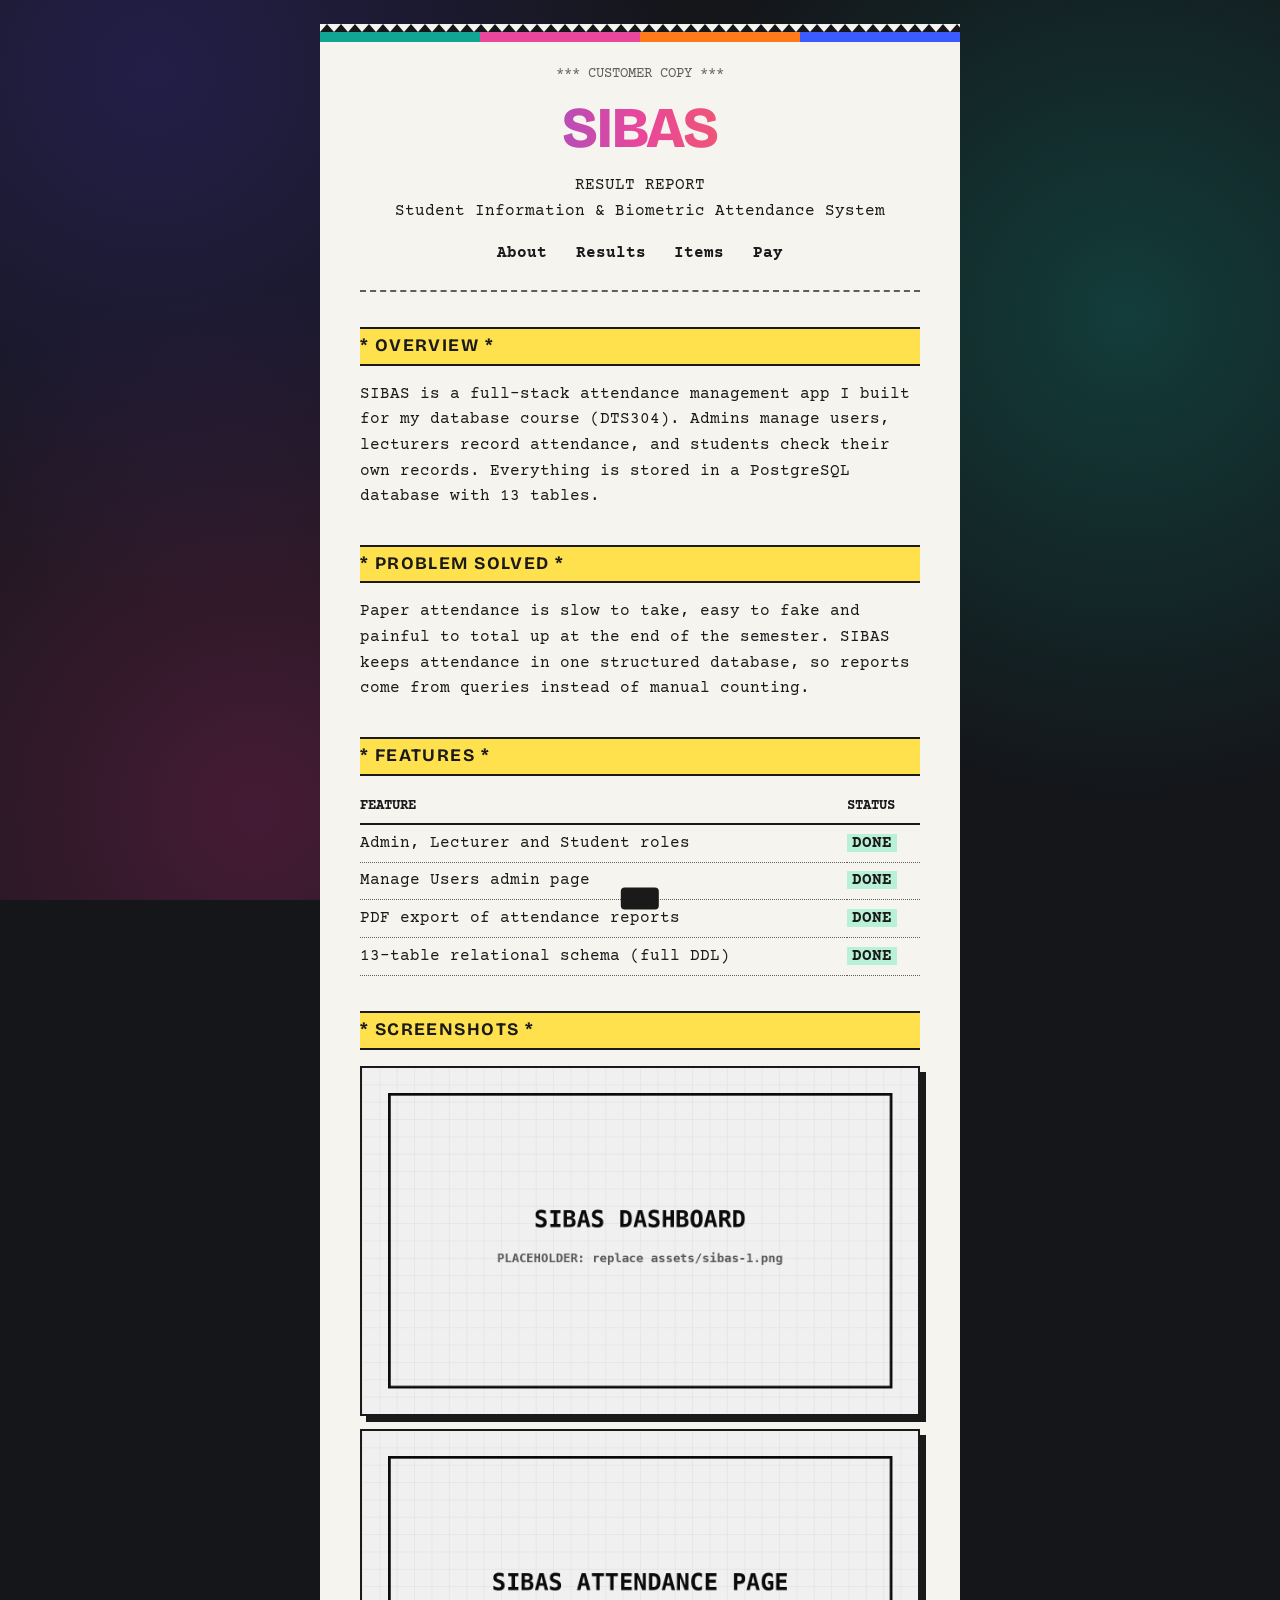
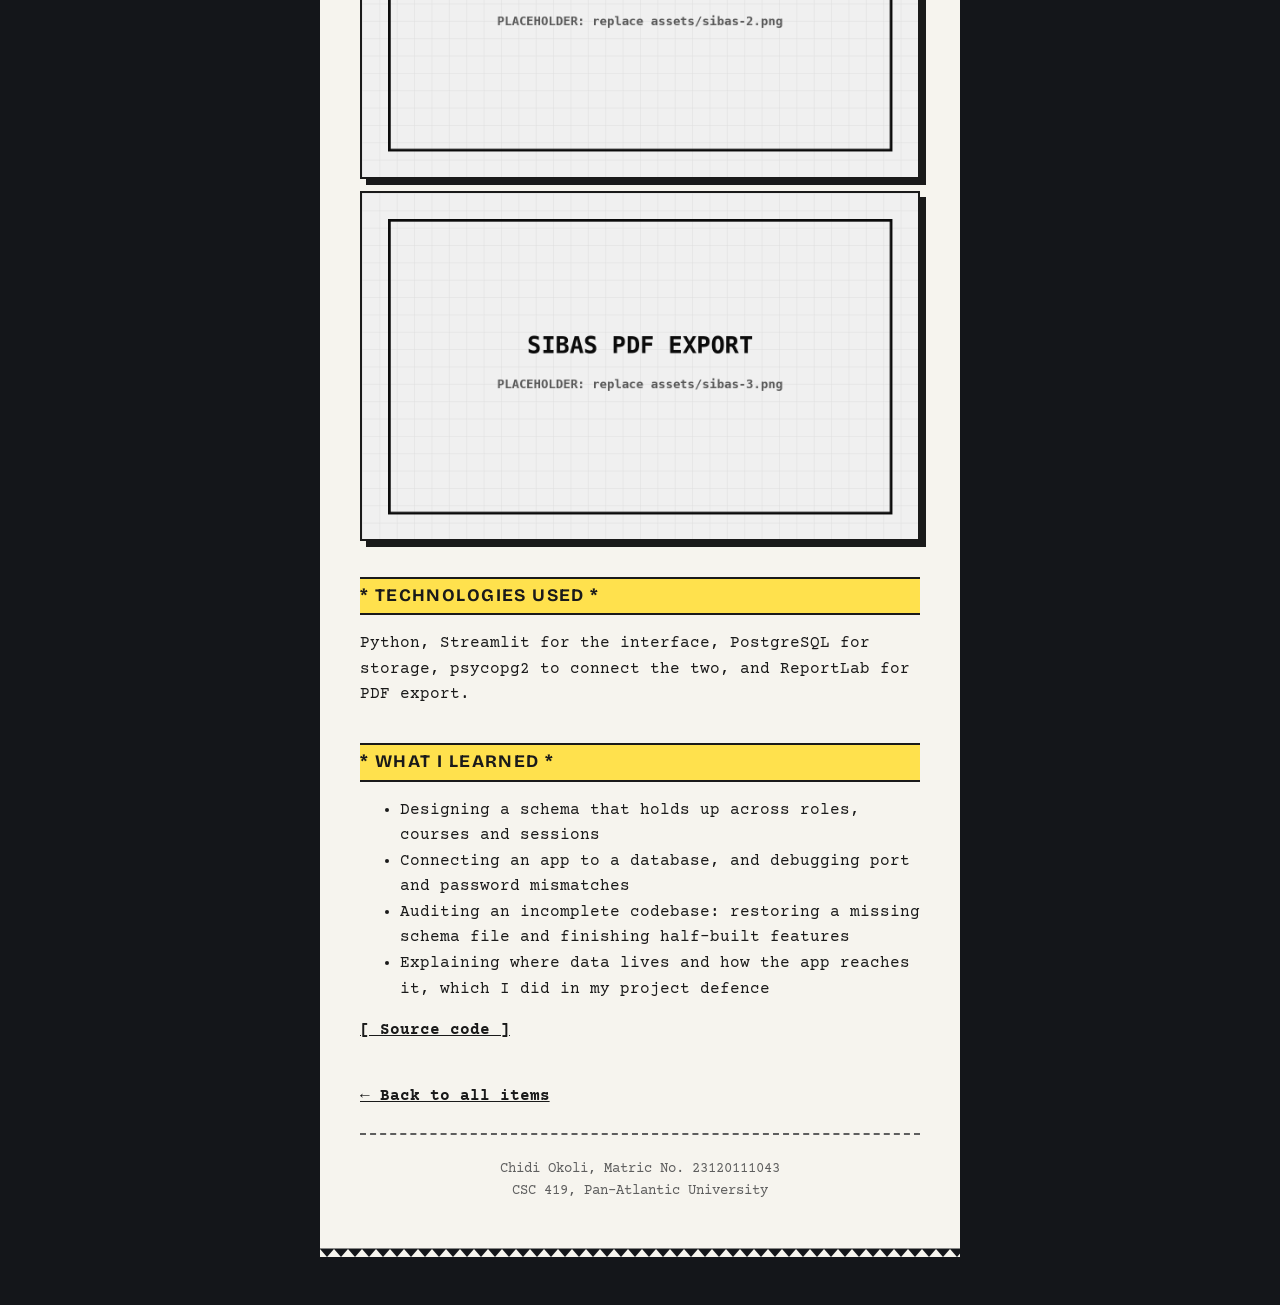
==== project.html @ dc8f759c "Add files via upload" ====
<!DOCTYPE html>
<html lang="en"><head><meta charset="utf-8"><meta name="viewport" content="width=device-width, initial-scale=1">
<title>SIBAS case study | Chidi Okoli</title><meta name="description" content="Case study of SIBAS, a Student Information and Biometric Attendance System.">
<link rel="preconnect" href="https://fonts.googleapis.com"><link rel="preconnect" href="https://fonts.gstatic.com" crossorigin><link href="https://fonts.googleapis.com/css2?family=Bricolage+Grotesque:wght@800&family=Courier+Prime:wght@400;700&display=swap" rel="stylesheet">
<link rel="stylesheet" href="style.css"><script>document.documentElement.className+=' js'</script></head>
<body>
<div class="tear top"></div>
<div class="paper">
<header>
<p class="c small">*** CUSTOMER COPY ***</p>
<h1>SIBAS</h1>
<p class="c">RESULT REPORT<br>Student Information &amp; Biometric Attendance System</p>
<nav aria-label="Main"><ul><li><a href="index.html#about">About</a></li><li><a href="index.html#results">Results</a></li><li><a href="index.html#projects">Items</a></li><li><a href="index.html#contact">Pay</a></li></ul></nav>
</header>
<hr class="cut">
<main>
<section><h2>Overview</h2>
<p>SIBAS is a full-stack attendance management app I built for my database course (DTS304). Admins manage users, lecturers record attendance, and students check their own records. Everything is stored in a PostgreSQL database with 13 tables.</p></section>
<section><h2>Problem solved</h2>
<p>Paper attendance is slow to take, easy to fake and painful to total up at the end of the semester. SIBAS keeps attendance in one structured database, so reports come from queries instead of manual counting.</p></section>
<section><h2>Features</h2>
<div class="tablewrap"><table><thead><tr><th>FEATURE</th><th>STATUS</th></tr></thead><tbody>
<tr><td>Admin, Lecturer and Student roles</td><td><span class="flag ok">DONE</span></td></tr>
<tr><td>Manage Users admin page</td><td><span class="flag ok">DONE</span></td></tr>
<tr><td>PDF export of attendance reports</td><td><span class="flag ok">DONE</span></td></tr>
<tr><td>13-table relational schema (full DDL)</td><td><span class="flag ok">DONE</span></td></tr></tbody></table></div></section>
<section><h2>Screenshots</h2>
<figure class="shot" data-file="assets/sibas-1.png"><img src="assets/sibas-1.png" alt="SIBAS admin dashboard"></figure>
<figure class="shot" data-file="assets/sibas-2.png"><img src="assets/sibas-2.png" alt="SIBAS lecturer attendance page"></figure>
<figure class="shot" data-file="assets/sibas-3.png"><img src="assets/sibas-3.png" alt="SIBAS PDF report export"></figure></section>
<section><h2>Technologies used</h2>
<p>Python, Streamlit for the interface, PostgreSQL for storage, psycopg2 to connect the two, and ReportLab for PDF export.</p></section>
<section><h2>What I learned</h2>
<ul><li>Designing a schema that holds up across roles, courses and sessions</li><li>Connecting an app to a database, and debugging port and password mismatches</li><li>Auditing an incomplete codebase: restoring a missing schema file and finishing half-built features</li><li>Explaining where data lives and how the app reaches it, which I did in my project defence</li></ul>
<p class="links"><a class="repo" data-repo="sibas" href="#">[ Source code ]</a></p>
<a class="back" href="index.html#projects">&larr; Back to all items</a></section>
</main>
<hr class="cut">
<footer><p class="c small">Chidi Okoli, Matric No. 23120111043<br>CSC 419, Pan-Atlantic University</p></footer>
</div>
<div class="tear bottom"></div>
<div id="bar"></div><div id="toast" role="status" aria-live="polite"></div>
<script src="script.js"></script></body></html>
---- style.css ----
:root{--bg:#14161A;--paper:#F6F4EE;--ink:#1A1A1A;--mute:#5E5E5E;--red:#D93A2B;--hi:#FFE14D}
*{box-sizing:border-box}
html{scroll-behavior:smooth}
body{margin:0;padding:1.5rem .75rem 3rem;background:var(--bg);color:var(--ink);font:400 1rem/1.6 "Courier Prime","Courier New",monospace}
.tear{max-width:36rem;margin:0 auto;height:8px;background:var(--paper)}
.tear.top{background:var(--paper) url("data:image/svg+xml,%3Csvg xmlns='http://www.w3.org/2000/svg' width='14' height='8'%3E%3Cpolygon points='0,8 14,8 7,0' fill='%2314161A'/%3E%3C/svg%3E") repeat-x;height:8px;background-color:var(--paper)}
.tear.bottom{background:var(--paper) url("data:image/svg+xml,%3Csvg xmlns='http://www.w3.org/2000/svg' width='14' height='8'%3E%3Cpolygon points='0,0 14,0 7,8' fill='%2314161A'/%3E%3C/svg%3E") repeat-x}
.paper{max-width:36rem;margin:0 auto;background:var(--paper);padding:1.5rem 1.25rem}
@media(min-width:900px){.paper,.tear{max-width:40rem}.paper{padding:2rem 2.5rem}}
h1,h2{font-family:"Bricolage Grotesque",system-ui,sans-serif;text-transform:uppercase;margin:0}
h1{font-size:clamp(2.4rem,10vw,3.6rem);font-weight:800;letter-spacing:-.02em;line-height:1;text-align:center}
h2{font-size:1.1rem;letter-spacing:.08em;margin:2.2rem 0 1rem;padding:.2rem 0;border-top:2px solid var(--ink);border-bottom:2px solid var(--ink)}
h2::before{content:"* "}h2::after{content:" *"}
.c{text-align:center}.small{font-size:.85rem;color:var(--mute)}
a{color:var(--ink);font-weight:700}
a:focus-visible,.btn:focus-visible{outline:3px solid var(--red);outline-offset:3px}
nav ul{display:flex;flex-wrap:wrap;justify-content:center;gap:.3rem 1.2rem;list-style:none;padding:0;margin:1rem 0 0}
.cut{border:0;border-top:2px dashed var(--mute);margin:1.5rem 0}
.row{display:flex;gap:.5rem;align-items:baseline;margin:.2rem 0}
.row i{flex:1;min-width:1rem;border-bottom:2px dotted var(--mute)}
.row b{text-align:right}
.tablewrap{overflow-x:auto}
table{width:100%;border-collapse:collapse}
th{text-align:left;border-bottom:2px solid var(--ink);font-size:.85rem;padding:.3rem .4rem .3rem 0}
td{padding:.35rem .4rem .35rem 0;border-bottom:1px dotted var(--mute);vertical-align:top}
.flag{background:var(--hi);font-weight:700;padding:0 .3rem;white-space:nowrap}
.item{margin-bottom:2rem}
.item h3{font-family:"Bricolage Grotesque",sans-serif;text-transform:uppercase;font-size:1.3rem;margin:0}
.shot{margin:.8rem 0;border:2px solid var(--ink);aspect-ratio:16/10;overflow:hidden;background:#ddd}
.shot img{width:100%;height:100%;object-fit:cover;display:block;filter:grayscale(1) contrast(1.15);transition:filter .3s}
.shot:hover img{filter:none}
.shot.missing img{display:none}
.links{display:flex;flex-wrap:wrap;gap:.4rem 1.2rem}
.stamp{display:inline-block;color:var(--red);border:3px solid var(--red);padding:.1rem .8rem;font:800 1.5rem "Bricolage Grotesque",sans-serif;transform:rotate(-8deg);margin:.8rem 0 0 .3rem}
.btn{display:block;text-align:center;background:var(--ink);color:var(--paper);border:3px solid var(--ink);padding:.9rem 1rem;text-transform:uppercase;text-decoration:none;font-weight:700;overflow-wrap:anywhere}
.btn:hover{background:var(--hi);color:var(--ink)}
.barcode{height:56px;margin:1.5rem 0 .4rem;background:repeating-linear-gradient(90deg,var(--ink) 0 2px,transparent 2px 4px,var(--ink) 4px 5px,transparent 5px 8px,var(--ink) 8px 11px,transparent 11px 13px)}
.back{display:inline-block;margin-top:1.5rem}
footer{margin-top:1.5rem}
@media(prefers-reduced-motion:reduce){html{scroll-behavior:auto}.shot img{transition:none}}

/* ---- colour ---- */
:root{--teal:#12A594;--orange:#FF7A1A;--pink:#E8479B;--blue:#3B5BFF}
body{background:radial-gradient(circle at 12% 8%,#3b2a8c66,transparent 38%),radial-gradient(circle at 88% 35%,#0f8a7a55,transparent 38%),radial-gradient(circle at 20% 90%,#a8266a55,transparent 40%),var(--bg);background-attachment:fixed}
.paper::before{content:"";display:block;height:10px;margin:-1.5rem -1.25rem 1.2rem;background:linear-gradient(90deg,var(--teal) 0 25%,var(--pink) 0 50%,var(--orange) 0 75%,var(--blue) 0)}
@media(min-width:900px){.paper::before{margin:-2rem -2.5rem 1.4rem}}
h2{background:var(--hi)}
#about h2{background:#BDE8FF}#results h2{background:#B8F0D8}#projects h2{background:#FFC9E3}#contact h2{background:#FFD6A8}
h1{background:linear-gradient(90deg,var(--blue),var(--pink),var(--orange));-webkit-background-clip:text;background-clip:text;color:transparent}
.flag.hi{background:var(--red);color:#fff;animation:pulse 2s ease-in-out infinite}
.flag.ok{background:#B8F0D8}
.item{--acc:var(--teal)}.a2{--acc:var(--orange)}.a3{--acc:var(--pink)}
.item h3,.item .row span:nth-child(2){border-bottom:4px solid var(--acc)}
.item .row b{background:var(--acc);color:#fff;padding:0 .45rem;border-radius:3px}
.shot{border-color:var(--acc,var(--ink));box-shadow:6px 6px 0 var(--acc,var(--ink))}
.item .links a{box-shadow:inset 0 -.45em 0 color-mix(in srgb,var(--acc) 40%,transparent)}
.btn{background:var(--orange);color:var(--ink);box-shadow:5px 5px 0 var(--ink);transition:transform .15s,box-shadow .15s,background .2s;cursor:pointer;font:700 1rem "Courier Prime",monospace;text-transform:uppercase;width:100%}
.btn:hover{background:var(--hi);transform:translate(-2px,-2px);box-shadow:7px 7px 0 var(--ink)}
.btn:active{transform:translate(4px,4px);box-shadow:1px 1px 0 var(--ink)}
.btn.alt{background:#BDE8FF}.btn.alt:hover{background:var(--hi)}
.btnrow{display:grid;grid-template-columns:1fr 1fr;gap:.8rem;margin-top:1rem}
.btn+.btnrow{margin-top:1rem}
nav a{text-decoration:none;padding:.1rem .3rem;transition:background .2s}
nav a:hover,nav a.on{background:var(--hi)}
.stamp{transition:none}
.barcode{background:repeating-linear-gradient(90deg,var(--blue) 0 2px,transparent 2px 4px,var(--pink) 4px 5px,transparent 5px 8px,var(--ink) 8px 11px,transparent 11px 13px)}
/* ---- animation ---- */
.paper{animation:feed 1.6s cubic-bezier(.3,.7,.2,1) both}
@keyframes feed{from{clip-path:inset(0 0 100% 0)}to{clip-path:inset(0 0 0 0)}}
@keyframes pulse{50%{transform:scale(1.12)}}
@keyframes slam{0%{opacity:0;transform:scale(2.6) rotate(8deg)}70%{opacity:1;transform:scale(.92) rotate(-10deg)}100%{opacity:.9;transform:scale(1) rotate(-8deg)}}
.js .reveal{opacity:0;transform:translateY(24px);transition:opacity .6s,transform .6s}
.js .reveal.in{opacity:1;transform:none}
.js .stamp{opacity:0}.js .stamp.in{animation:slam .5s .2s both}
#bar{position:fixed;top:0;left:0;height:5px;width:0;z-index:9;background:linear-gradient(90deg,var(--teal),var(--pink),var(--orange))}
#toast{position:fixed;left:50%;bottom:1.5rem;transform:translate(-50%,150%);background:var(--ink);color:#fff;padding:.7rem 1.2rem;border-radius:4px;transition:transform .3s;z-index:9;max-width:90vw;text-align:center}
#toast.show{transform:translate(-50%,0)}
@media(prefers-reduced-motion:reduce){.paper,.flag.hi{animation:none}.js .reveal{opacity:1;transform:none;transition:none}.js .stamp{opacity:.9}.js .stamp.in{animation:none}}
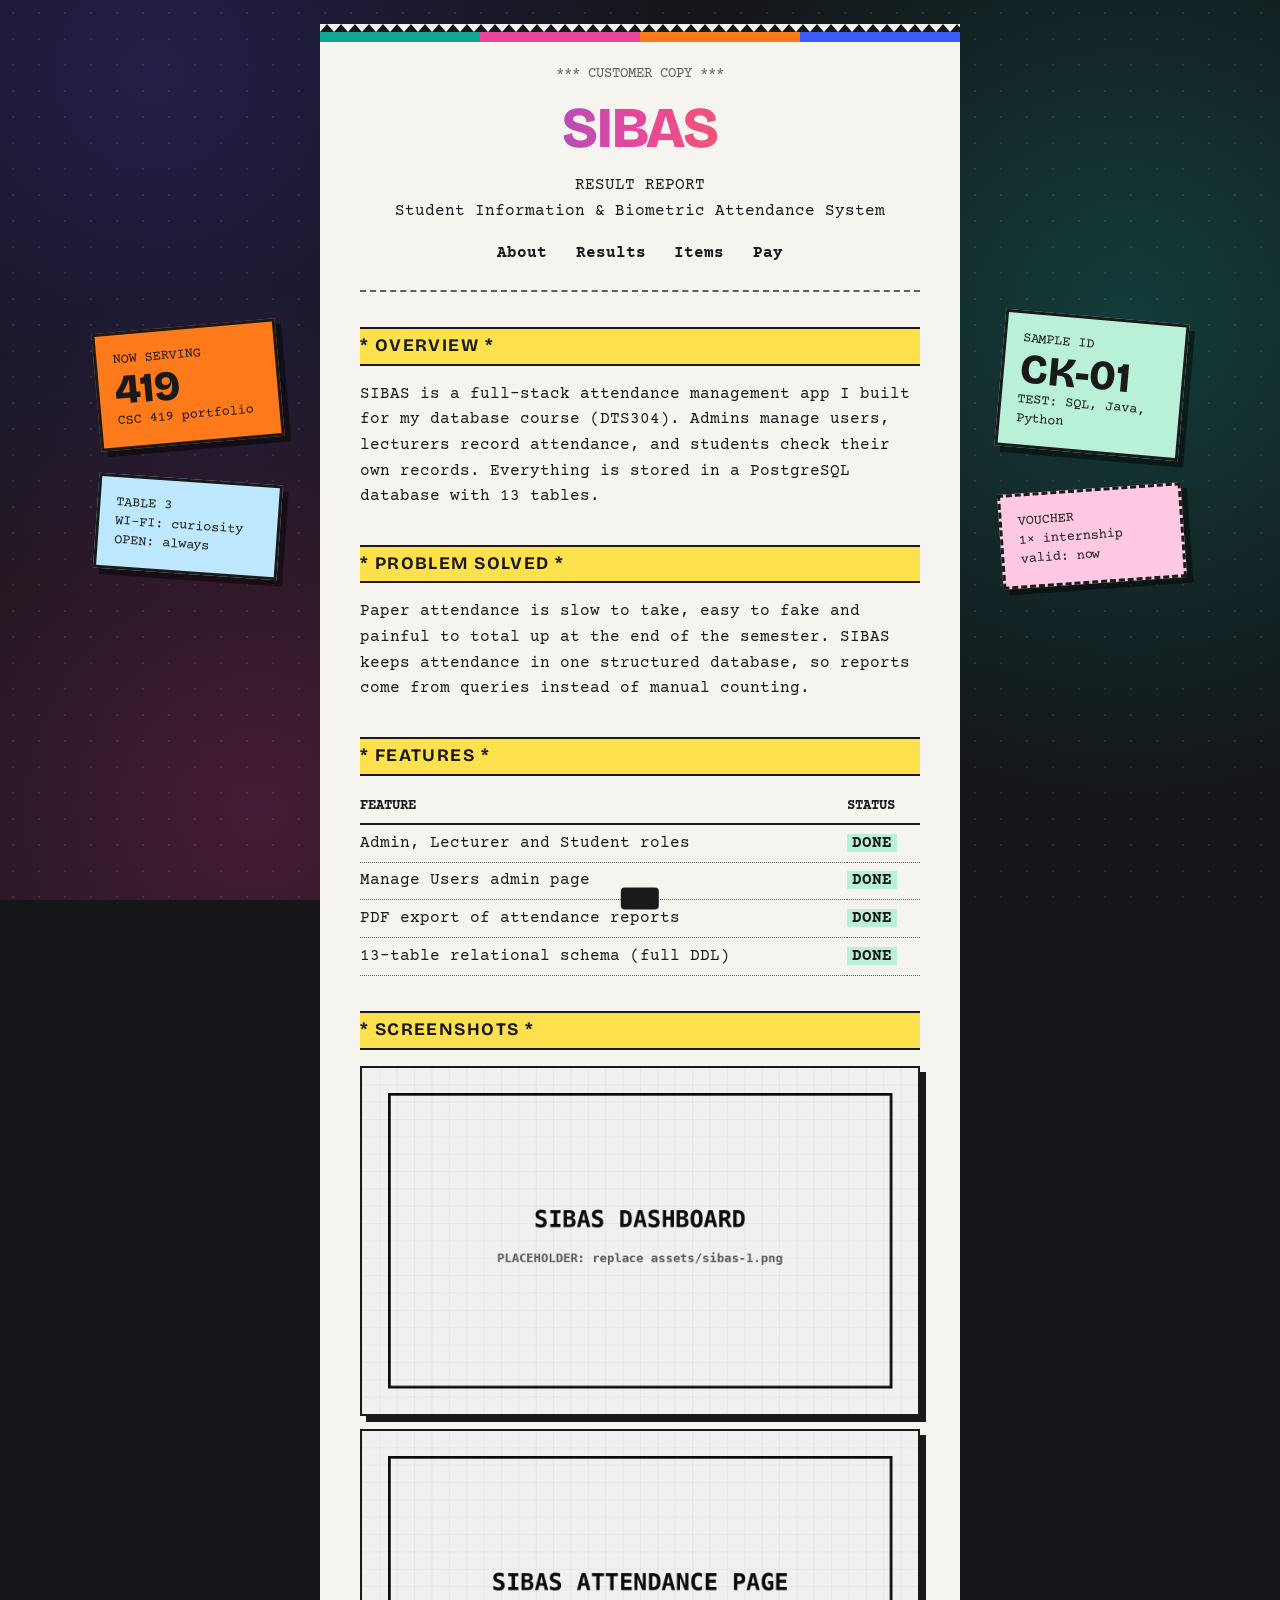
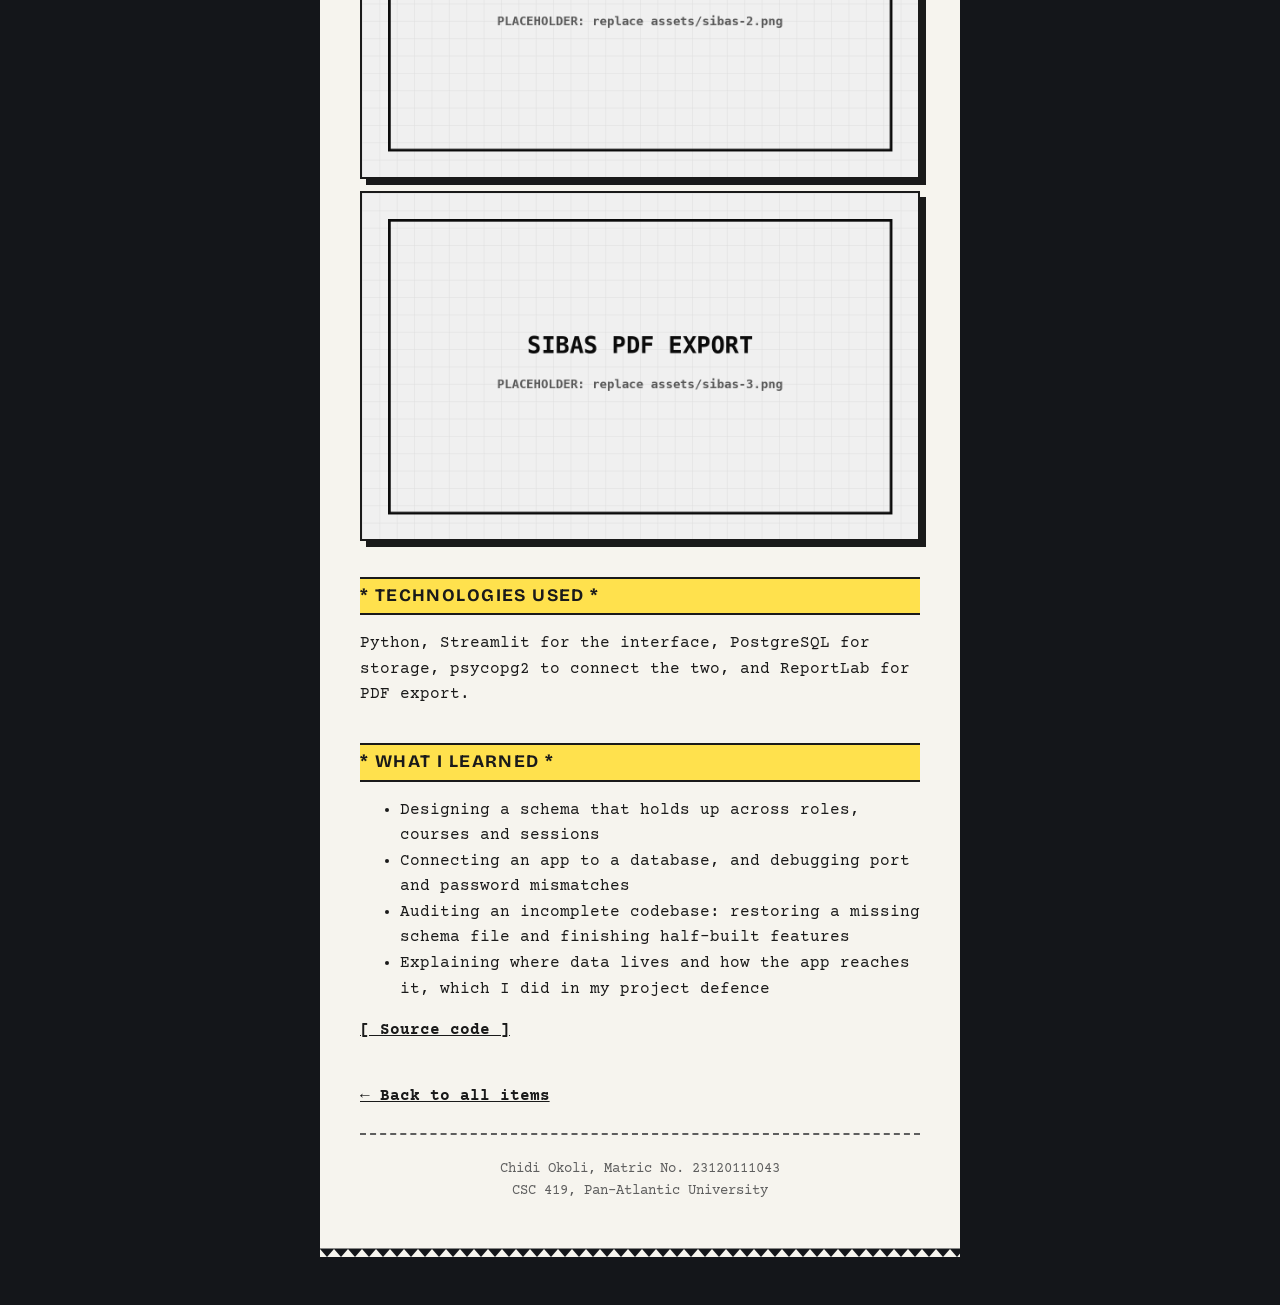
==== commit 138a9e5f: "Add sidebars with serving and sample information" ====
--- a/project.html
+++ b/project.html
@@ -32,12 +32,14 @@
 <p>Python, Streamlit for the interface, PostgreSQL for storage, psycopg2 to connect the two, and ReportLab for PDF export.</p></section>
 <section><h2>What I learned</h2>
 <ul><li>Designing a schema that holds up across roles, courses and sessions</li><li>Connecting an app to a database, and debugging port and password mismatches</li><li>Auditing an incomplete codebase: restoring a missing schema file and finishing half-built features</li><li>Explaining where data lives and how the app reaches it, which I did in my project defence</li></ul>
-<p class="links"><a class="repo" data-repo="sibas" href="#">[ Source code ]</a></p>
+<p class="links"><a href="https://github.com/sga-30/sibas" target="_blank" rel="noopener">[ Source code ]</a></p>
 <a class="back" href="index.html#projects">&larr; Back to all items</a></section>
 </main>
 <hr class="cut">
 <footer><p class="c small">Chidi Okoli, Matric No. 23120111043<br>CSC 419, Pan-Atlantic University</p></footer>
 </div>
 <div class="tear bottom"></div>
+<aside class="side left" aria-hidden="true"><div class="sticker s1">NOW SERVING<b>419</b>CSC 419 portfolio</div><div class="sticker s2">TABLE 3<br>WI-FI: curiosity<br>OPEN: always</div></aside>
+<aside class="side right" aria-hidden="true"><div class="sticker s3">SAMPLE ID<br><b>CK-01</b>TEST: SQL, Java, Python</div><div class="sticker s4">VOUCHER<br>1&times; internship<br>valid: now</div></aside>
 <div id="bar"></div><div id="toast" role="status" aria-live="polite"></div>
 <script src="script.js"></script></body></html>
--- a/style.css
+++ b/style.css
@@ -76,3 +76,20 @@
 #toast{position:fixed;left:50%;bottom:1.5rem;transform:translate(-50%,150%);background:var(--ink);color:#fff;padding:.7rem 1.2rem;border-radius:4px;transition:transform .3s;z-index:9;max-width:90vw;text-align:center}
 #toast.show{transform:translate(-50%,0)}
 @media(prefers-reduced-motion:reduce){.paper,.flag.hi{animation:none}.js .reveal{opacity:1;transform:none;transition:none}.js .stamp{opacity:.9}.js .stamp.in{animation:none}}
+
+/* ---- fill the empty sides on wide screens ---- */
+body{background:radial-gradient(rgba(255,255,255,.09) 1.2px,transparent 1.4px) 0 0/26px 26px,radial-gradient(circle at 12% 8%,#3b2a8c66,transparent 38%),radial-gradient(circle at 88% 35%,#0f8a7a55,transparent 38%),radial-gradient(circle at 20% 90%,#a8266a55,transparent 40%),var(--bg);background-attachment:fixed}
+.side{display:none}
+@media(min-width:1100px){
+.side{display:flex;flex-direction:column;gap:2.2rem;position:fixed;top:50%;transform:translateY(-50%);width:11.5rem;z-index:0;pointer-events:none}
+.side.left{left:max(1rem,calc((100vw - 40rem)/2 - 14rem))}
+.side.right{right:max(1rem,calc((100vw - 40rem)/2 - 14rem))}
+.sticker{padding:1rem;border:3px solid var(--ink);box-shadow:6px 6px 0 rgba(0,0,0,.45);color:var(--ink);font-size:.85rem;line-height:1.4;animation:bob 6s ease-in-out infinite}
+.sticker b{display:block;font:800 2.6rem/1 "Bricolage Grotesque",sans-serif}
+.sticker.s1{background:var(--orange);transform:rotate(-5deg)}
+.sticker.s2{background:#BDE8FF;transform:rotate(4deg);animation-delay:-2s}
+.sticker.s3{background:#B8F0D8;transform:rotate(5deg);animation-delay:-1s}
+.sticker.s4{background:#FFC9E3;transform:rotate(-4deg);border-style:dashed;animation-delay:-3s}
+}
+@keyframes bob{50%{translate:0 -10px}}
+@media(prefers-reduced-motion:reduce){.sticker{animation:none}}
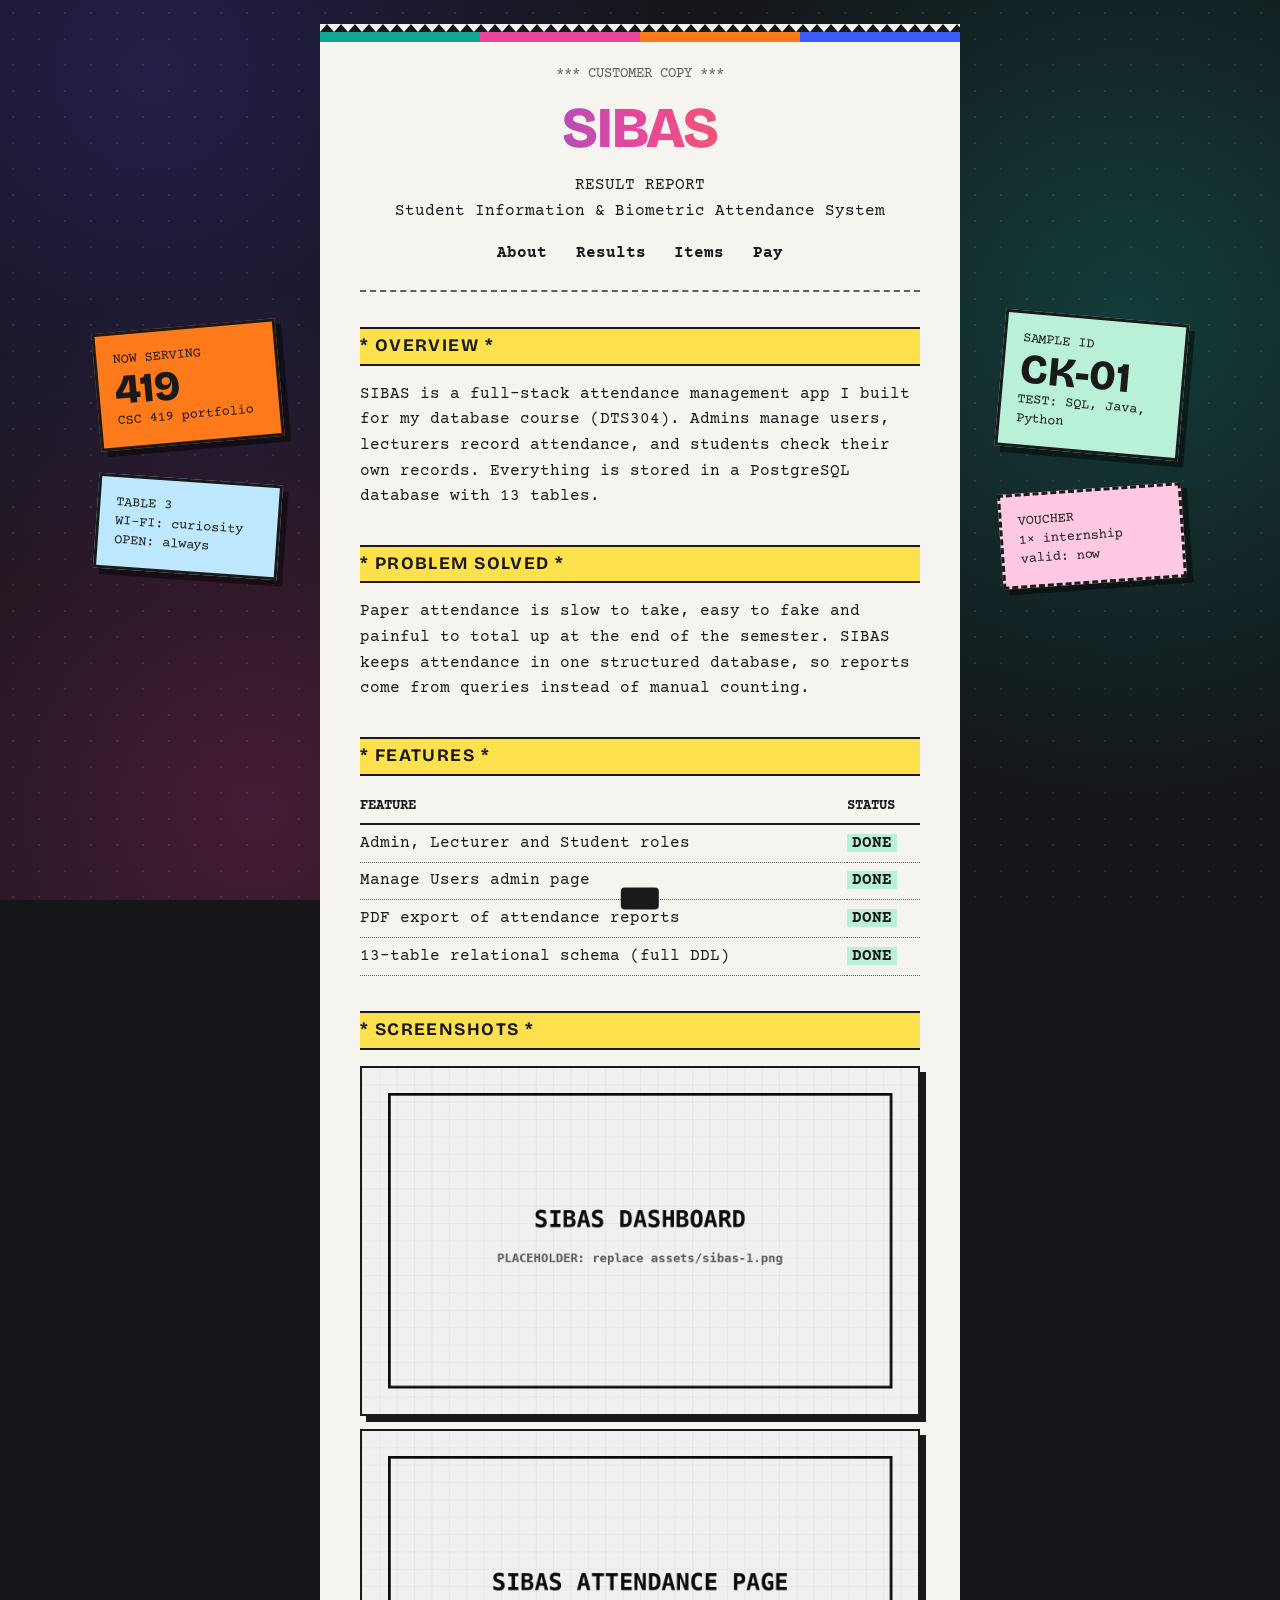
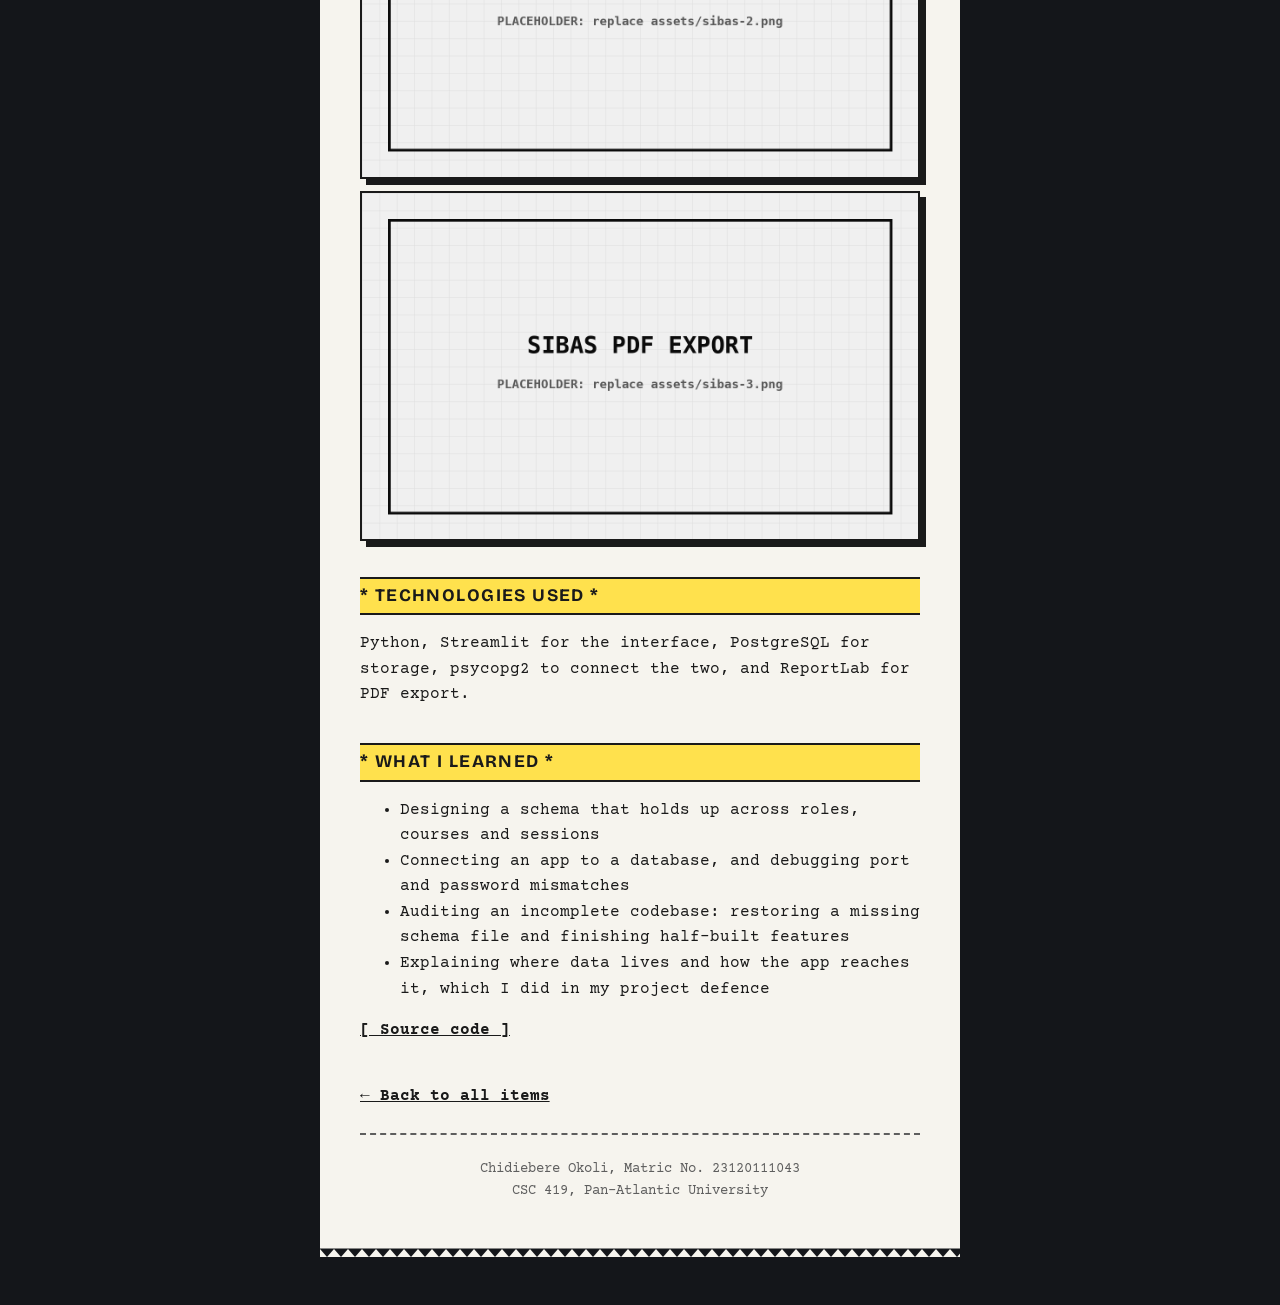
==== commit 5e6c9bd5: "Update author name from Chidi to Chidiebere" ====
--- a/project.html
+++ b/project.html
@@ -1,6 +1,6 @@
 <!DOCTYPE html>
 <html lang="en"><head><meta charset="utf-8"><meta name="viewport" content="width=device-width, initial-scale=1">
-<title>SIBAS case study | Chidi Okoli</title><meta name="description" content="Case study of SIBAS, a Student Information and Biometric Attendance System.">
+<title>SIBAS case study | Chidiebere Okoli</title><meta name="description" content="Case study of SIBAS, a Student Information and Biometric Attendance System.">
 <link rel="preconnect" href="https://fonts.googleapis.com"><link rel="preconnect" href="https://fonts.gstatic.com" crossorigin><link href="https://fonts.googleapis.com/css2?family=Bricolage+Grotesque:wght@800&family=Courier+Prime:wght@400;700&display=swap" rel="stylesheet">
 <link rel="stylesheet" href="style.css"><script>document.documentElement.className+=' js'</script></head>
 <body>
@@ -36,7 +36,7 @@
 <a class="back" href="index.html#projects">&larr; Back to all items</a></section>
 </main>
 <hr class="cut">
-<footer><p class="c small">Chidi Okoli, Matric No. 23120111043<br>CSC 419, Pan-Atlantic University</p></footer>
+<footer><p class="c small">Chidiebere Okoli, Matric No. 23120111043<br>CSC 419, Pan-Atlantic University</p></footer>
 </div>
 <div class="tear bottom"></div>
 <aside class="side left" aria-hidden="true"><div class="sticker s1">NOW SERVING<b>419</b>CSC 419 portfolio</div><div class="sticker s2">TABLE 3<br>WI-FI: curiosity<br>OPEN: always</div></aside>
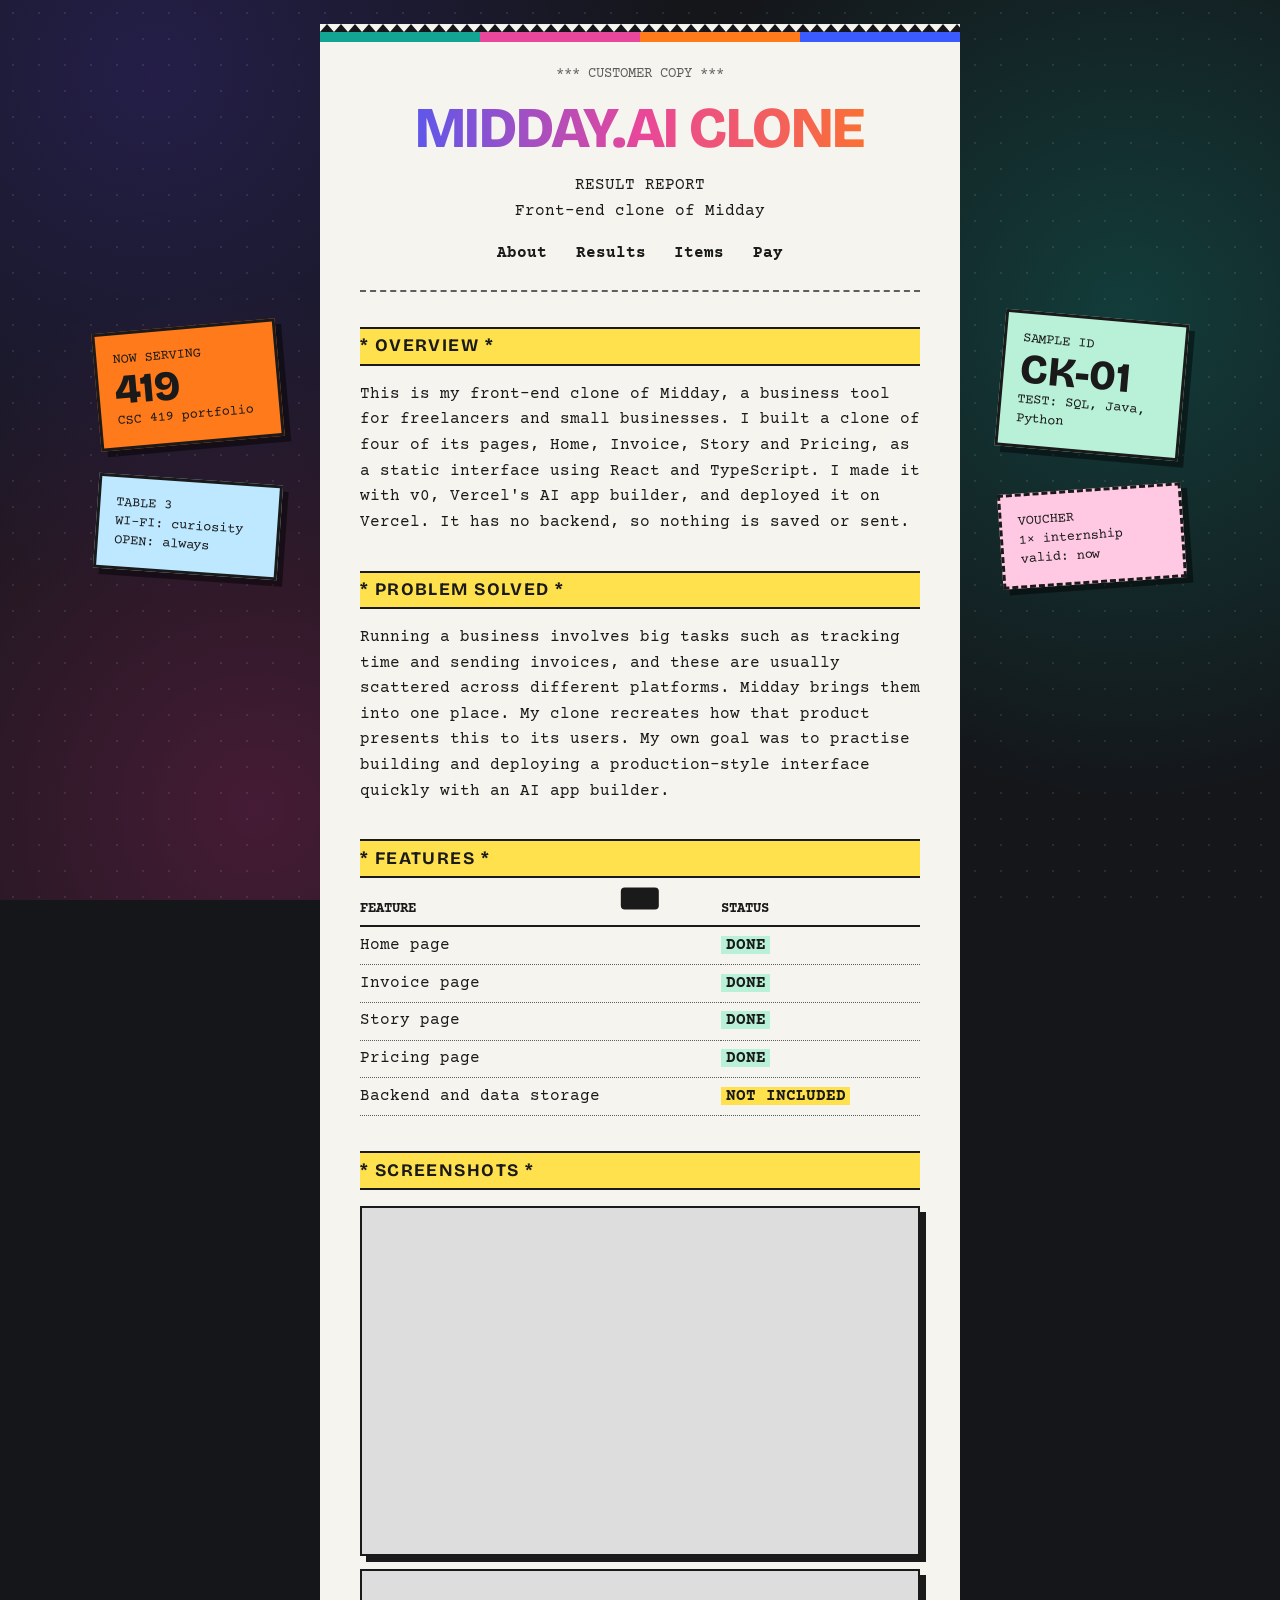
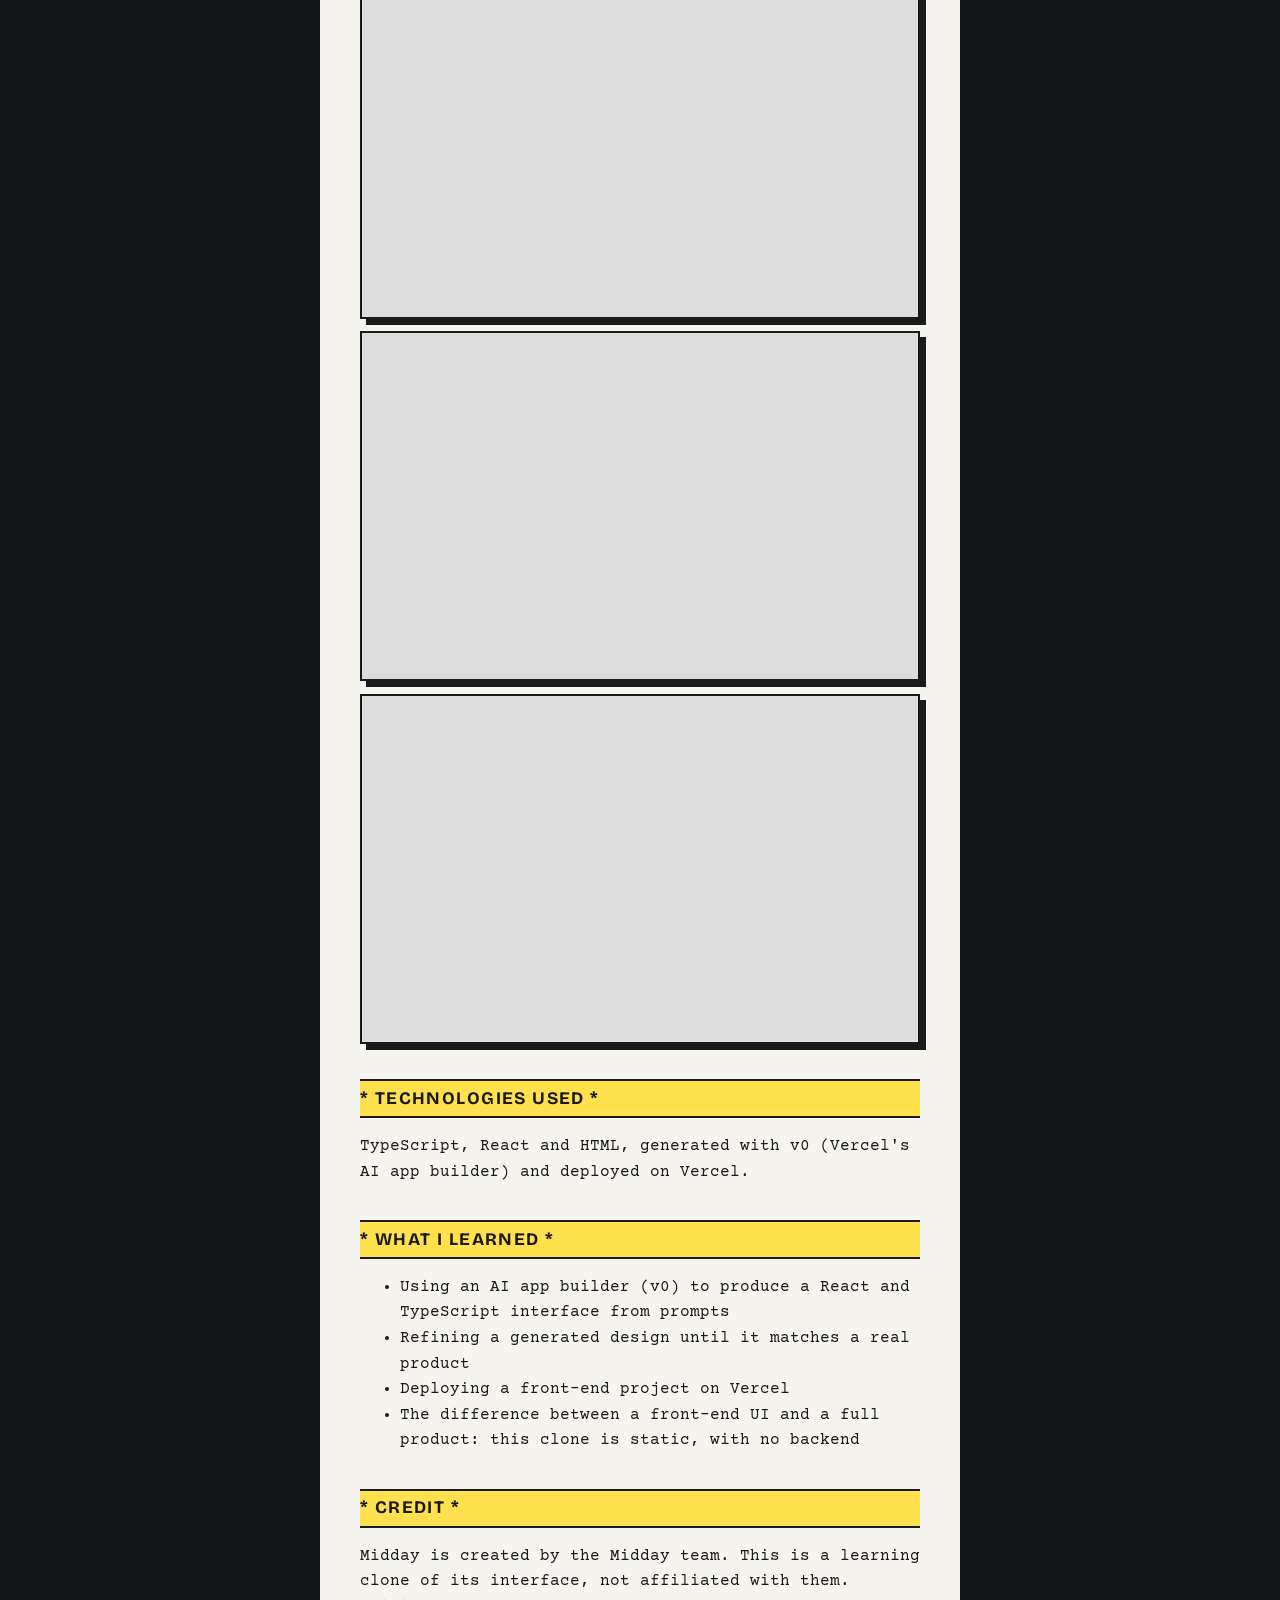
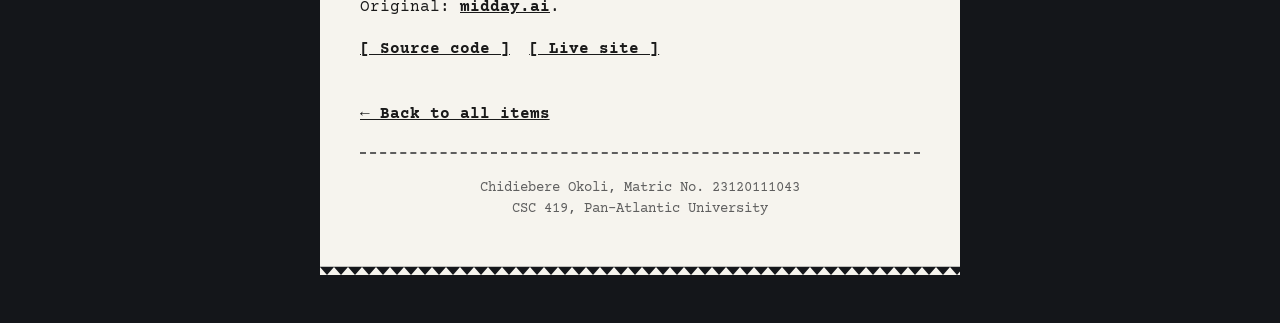
==== commit 447202f6: "Update project title and description for Midday.ai clone" ====
--- a/project.html
+++ b/project.html
@@ -1,6 +1,6 @@
 <!DOCTYPE html>
 <html lang="en"><head><meta charset="utf-8"><meta name="viewport" content="width=device-width, initial-scale=1">
-<title>SIBAS case study | Chidiebere Okoli</title><meta name="description" content="Case study of SIBAS, a Student Information and Biometric Attendance System.">
+<title>Midday.ai clone case study | Chidiebere Okoli</title><meta name="description" content="Case study of a front-end clone of Midday, built with TypeScript and React.">
 <link rel="preconnect" href="https://fonts.googleapis.com"><link rel="preconnect" href="https://fonts.gstatic.com" crossorigin><link href="https://fonts.googleapis.com/css2?family=Bricolage+Grotesque:wght@800&family=Courier+Prime:wght@400;700&display=swap" rel="stylesheet">
 <link rel="stylesheet" href="style.css"><script>document.documentElement.className+=' js'</script></head>
 <body>
@@ -8,31 +8,35 @@
 <div class="paper">
 <header>
 <p class="c small">*** CUSTOMER COPY ***</p>
-<h1>SIBAS</h1>
-<p class="c">RESULT REPORT<br>Student Information &amp; Biometric Attendance System</p>
+<h1>Midday.ai clone</h1>
+<p class="c">RESULT REPORT<br>Front-end clone of Midday</p>
 <nav aria-label="Main"><ul><li><a href="index.html#about">About</a></li><li><a href="index.html#results">Results</a></li><li><a href="index.html#projects">Items</a></li><li><a href="index.html#contact">Pay</a></li></ul></nav>
 </header>
 <hr class="cut">
 <main>
 <section><h2>Overview</h2>
-<p>SIBAS is a full-stack attendance management app I built for my database course (DTS304). Admins manage users, lecturers record attendance, and students check their own records. Everything is stored in a PostgreSQL database with 13 tables.</p></section>
+<p>This is my front-end clone of Midday, a business tool for freelancers and small businesses. I built a clone of four of its pages, Home, Invoice, Story and Pricing, as a static interface using React and TypeScript. I made it with v0, Vercel's AI app builder, and deployed it on Vercel. It has no backend, so nothing is saved or sent.</p></section>
 <section><h2>Problem solved</h2>
-<p>Paper attendance is slow to take, easy to fake and painful to total up at the end of the semester. SIBAS keeps attendance in one structured database, so reports come from queries instead of manual counting.</p></section>
+<p>Running a business involves big tasks such as tracking time and sending invoices, and these are usually scattered across different platforms. Midday brings them into one place. My clone recreates how that product presents this to its users. My own goal was to practise building and deploying a production-style interface quickly with an AI app builder.</p></section>
 <section><h2>Features</h2>
 <div class="tablewrap"><table><thead><tr><th>FEATURE</th><th>STATUS</th></tr></thead><tbody>
-<tr><td>Admin, Lecturer and Student roles</td><td><span class="flag ok">DONE</span></td></tr>
-<tr><td>Manage Users admin page</td><td><span class="flag ok">DONE</span></td></tr>
-<tr><td>PDF export of attendance reports</td><td><span class="flag ok">DONE</span></td></tr>
-<tr><td>13-table relational schema (full DDL)</td><td><span class="flag ok">DONE</span></td></tr></tbody></table></div></section>
+<tr><td>Home page</td><td><span class="flag ok">DONE</span></td></tr>
+<tr><td>Invoice page</td><td><span class="flag ok">DONE</span></td></tr>
+<tr><td>Story page</td><td><span class="flag ok">DONE</span></td></tr>
+<tr><td>Pricing page</td><td><span class="flag ok">DONE</span></td></tr>
+<tr><td>Backend and data storage</td><td><span class="flag">NOT INCLUDED</span></td></tr></tbody></table></div></section>
 <section><h2>Screenshots</h2>
-<figure class="shot" data-file="assets/sibas-1.png"><img src="assets/sibas-1.png" alt="SIBAS admin dashboard"></figure>
-<figure class="shot" data-file="assets/sibas-2.png"><img src="assets/sibas-2.png" alt="SIBAS lecturer attendance page"></figure>
-<figure class="shot" data-file="assets/sibas-3.png"><img src="assets/sibas-3.png" alt="SIBAS PDF report export"></figure></section>
+<figure class="shot" data-file="assets/midday-home.png"><img src="assets/midday-home.png" alt="Midday clone home page"></figure>
+<figure class="shot" data-file="assets/midday-invoice.png"><img src="assets/midday-invoice.png" alt="Midday clone invoice page"></figure>
+<figure class="shot" data-file="assets/midday-story.png"><img src="assets/midday-story.png" alt="Midday clone story page"></figure>
+<figure class="shot" data-file="assets/midday-pricing.png"><img src="assets/midday-pricing.png" alt="Midday clone pricing page"></figure></section>
 <section><h2>Technologies used</h2>
-<p>Python, Streamlit for the interface, PostgreSQL for storage, psycopg2 to connect the two, and ReportLab for PDF export.</p></section>
+<p>TypeScript, React and HTML, generated with v0 (Vercel's AI app builder) and deployed on Vercel.</p></section>
 <section><h2>What I learned</h2>
-<ul><li>Designing a schema that holds up across roles, courses and sessions</li><li>Connecting an app to a database, and debugging port and password mismatches</li><li>Auditing an incomplete codebase: restoring a missing schema file and finishing half-built features</li><li>Explaining where data lives and how the app reaches it, which I did in my project defence</li></ul>
-<p class="links"><a href="https://github.com/sga-30/sibas" target="_blank" rel="noopener">[ Source code ]</a></p>
+<ul><li>Using an AI app builder (v0) to produce a React and TypeScript interface from prompts</li><li>Refining a generated design until it matches a real product</li><li>Deploying a front-end project on Vercel</li><li>The difference between a front-end UI and a full product: this clone is static, with no backend</li></ul></section>
+<section><h2>Credit</h2>
+<p>Midday is created by the Midday team. This is a learning clone of its interface, not affiliated with them. Original: <a href="https://midday.ai/" target="_blank" rel="noopener">midday.ai</a>.</p>
+<p class="links"><a href="https://github.com/sga-30/Midday.ai" target="_blank" rel="noopener">[ Source code ]</a><a href="https://v0-midday-ai-clone.vercel.app/" target="_blank" rel="noopener">[ Live site ]</a></p>
 <a class="back" href="index.html#projects">&larr; Back to all items</a></section>
 </main>
 <hr class="cut">
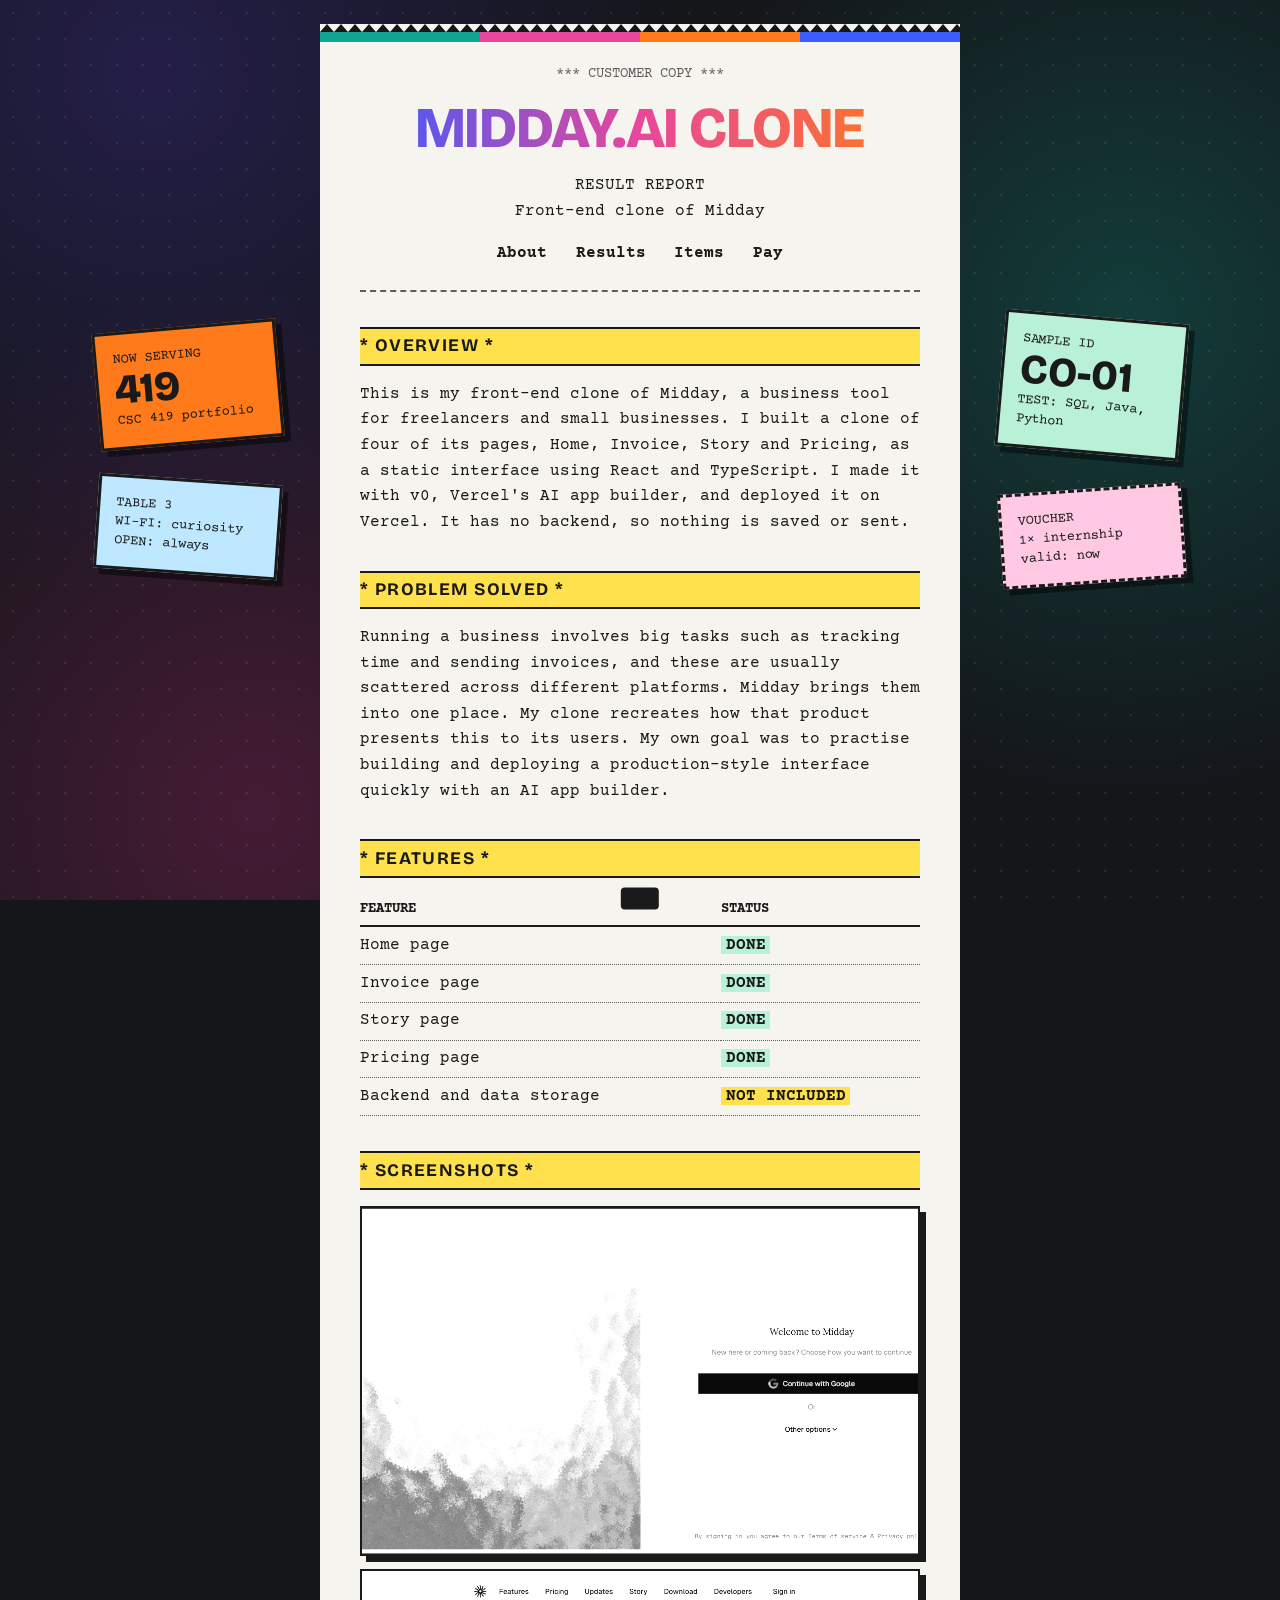
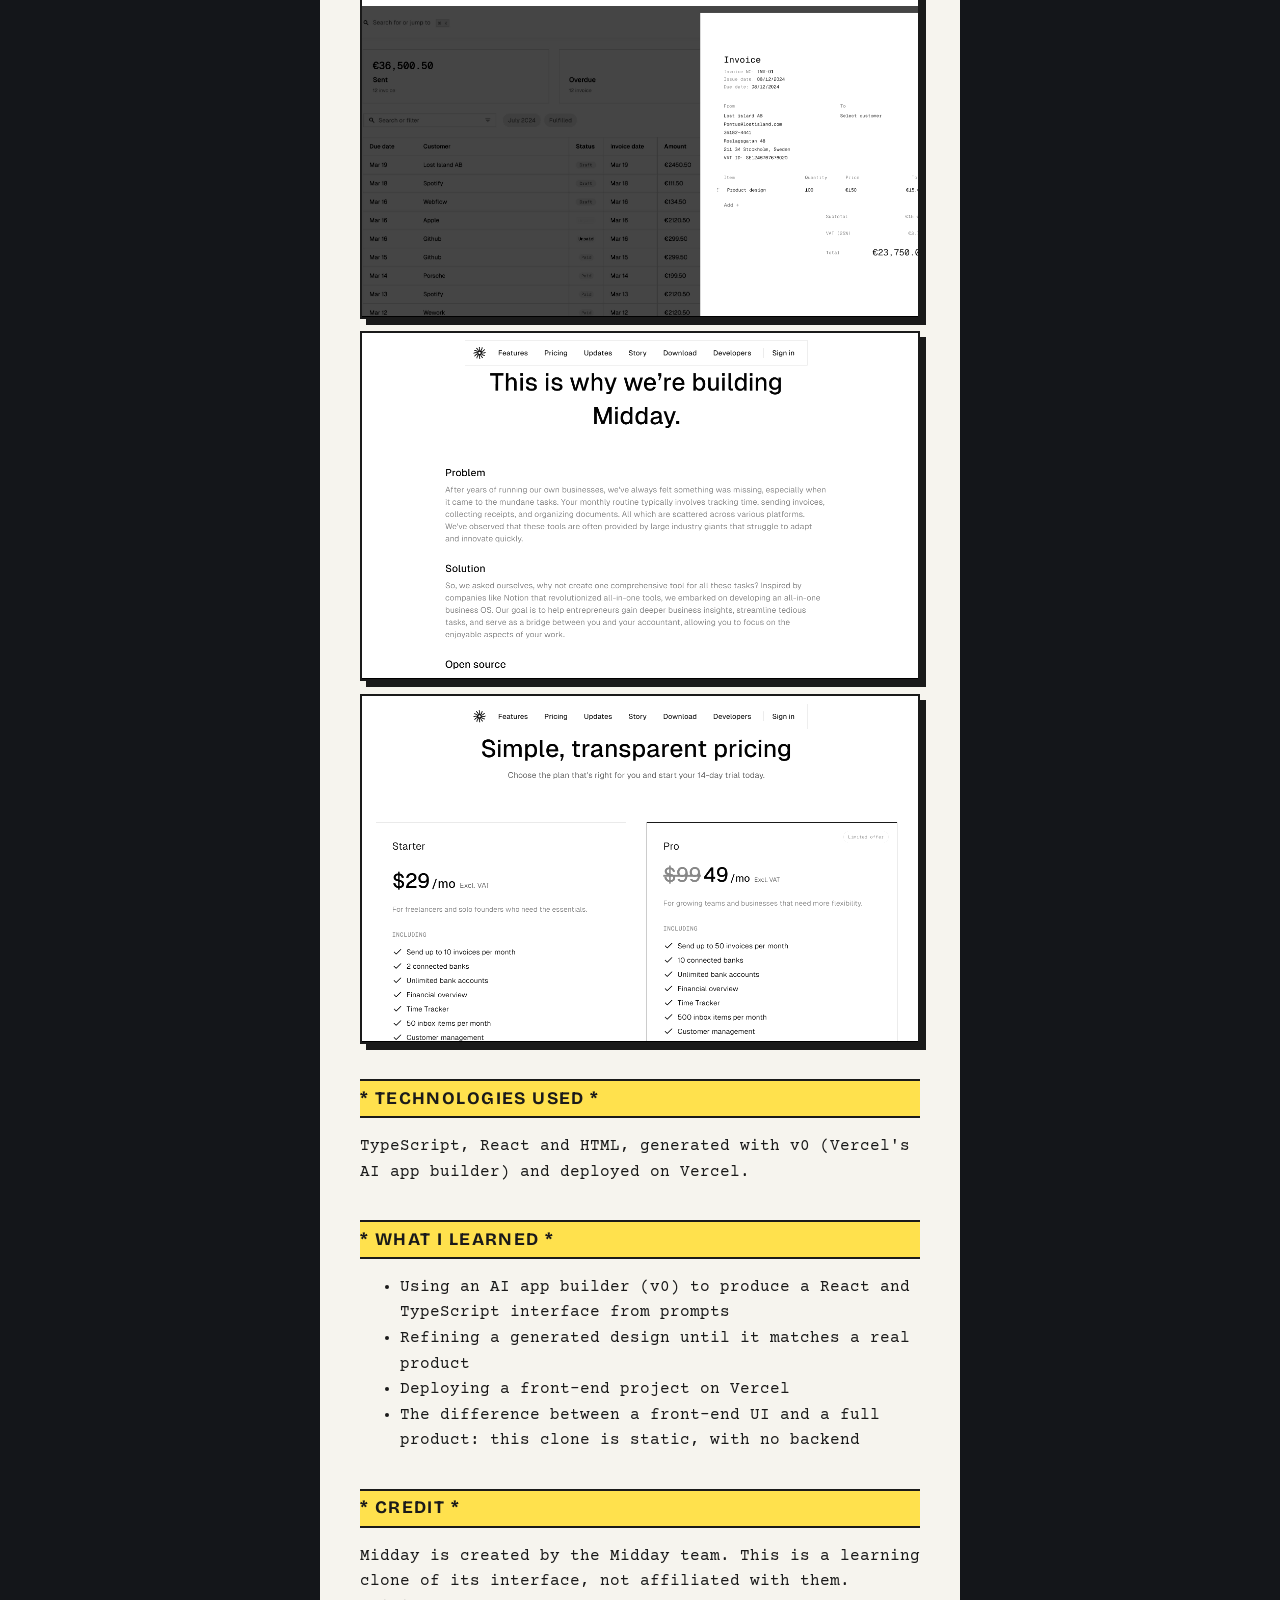
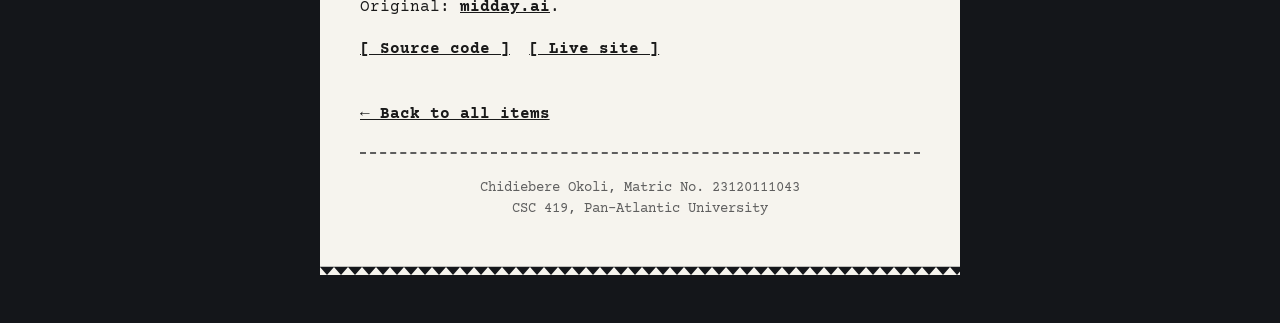
==== commit b952858f: "Update SAMPLE ID in project.html" ====
--- a/project.html
+++ b/project.html
@@ -44,6 +44,6 @@
 </div>
 <div class="tear bottom"></div>
 <aside class="side left" aria-hidden="true"><div class="sticker s1">NOW SERVING<b>419</b>CSC 419 portfolio</div><div class="sticker s2">TABLE 3<br>WI-FI: curiosity<br>OPEN: always</div></aside>
-<aside class="side right" aria-hidden="true"><div class="sticker s3">SAMPLE ID<br><b>CK-01</b>TEST: SQL, Java, Python</div><div class="sticker s4">VOUCHER<br>1&times; internship<br>valid: now</div></aside>
+<aside class="side right" aria-hidden="true"><div class="sticker s3">SAMPLE ID<br><b>CO-01</b>TEST: SQL, Java, Python</div><div class="sticker s4">VOUCHER<br>1&times; internship<br>valid: now</div></aside>
 <div id="bar"></div><div id="toast" role="status" aria-live="polite"></div>
 <script src="script.js"></script></body></html>
--- a/style.css
+++ b/style.css
@@ -93,3 +93,9 @@
 }
 @keyframes bob{50%{translate:0 -10px}}
 @media(prefers-reduced-motion:reduce){.sticker{animation:none}}
+
+/* ---- photo ---- */
+.me{float:right;width:8.5rem;margin:.2rem 0 .8rem 1rem;padding:.4rem .4rem 1.4rem;background:#fff;border:3px solid var(--ink);box-shadow:5px 5px 0 var(--pink);transform:rotate(3deg)}
+.me[hidden]{display:none}
+.me img{display:block;width:100%;aspect-ratio:1;object-fit:cover;filter:grayscale(1) contrast(1.1);transition:filter .3s}
+.me:hover img{filter:none}
